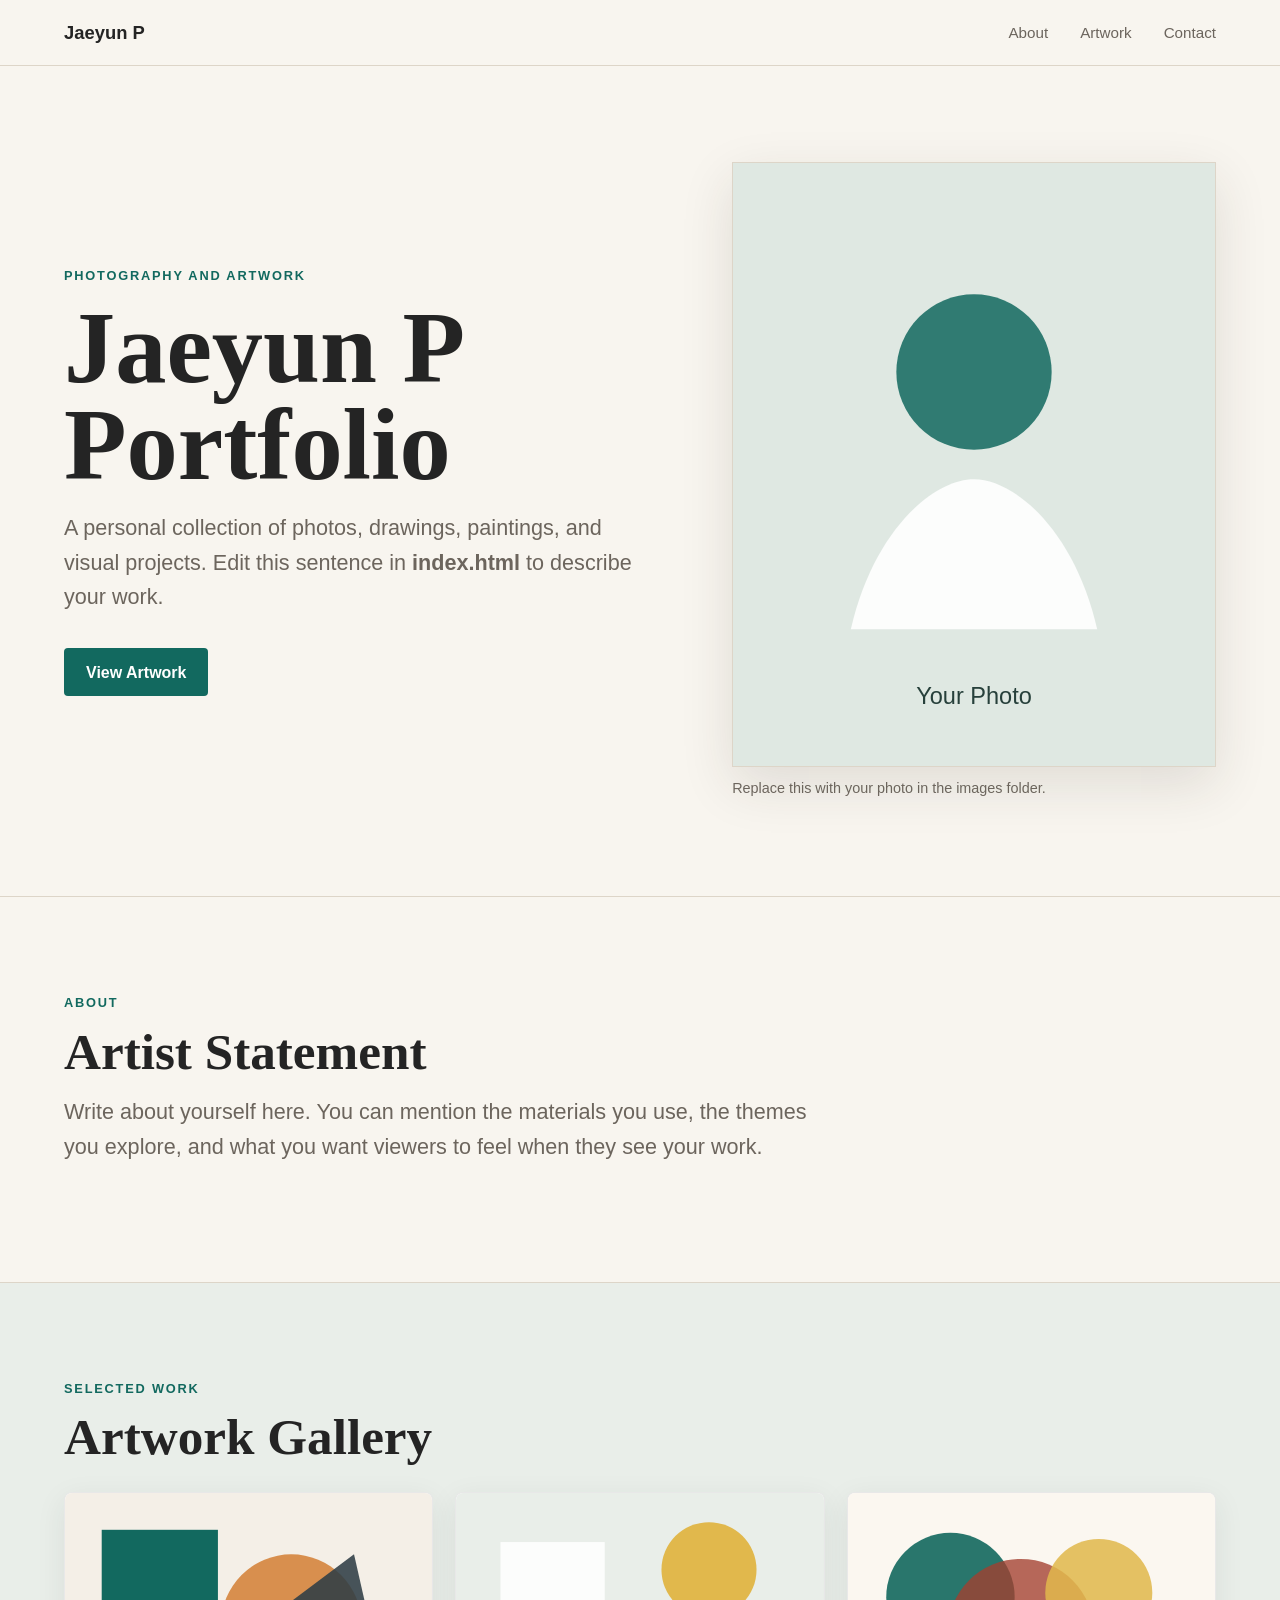
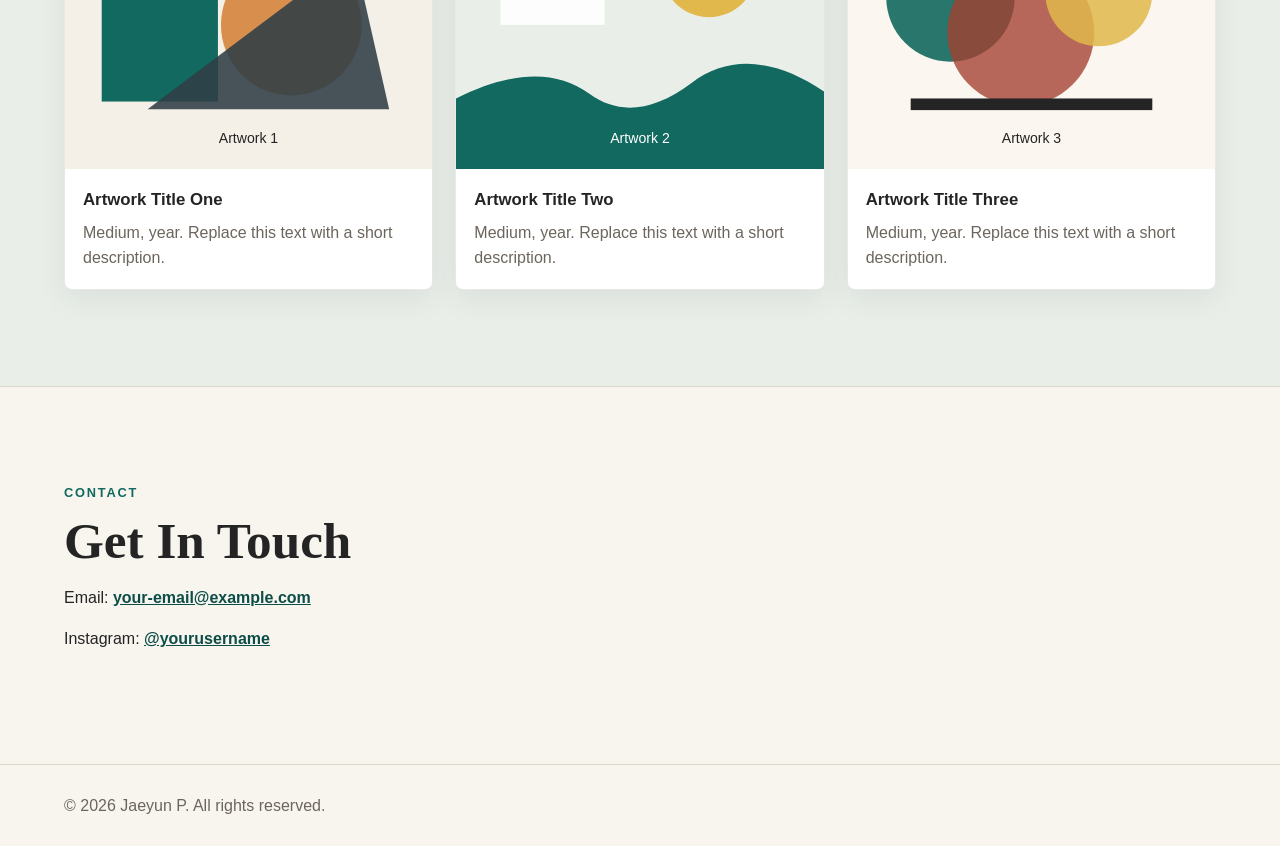
==== index.html @ 16c1e917 "first edit Signed-off-by: JaeyunPark1223 <jaeyunpark28@gmail.com>" ====
<!doctype html>
<html lang="en">
  <head>
    <meta charset="utf-8">
    <meta name="viewport" content="width=device-width, initial-scale=1">
    <title>Jaeyun P Portfolio</title>
    <link rel="stylesheet" href="style.css">
  </head>
  <body>
    <header class="site-header">
      <a class="brand" href="#top">Jaeyun P</a>
      <nav class="nav" aria-label="Main navigation">
        <a href="#about">About</a>
        <a href="#gallery">Artwork</a>
        <a href="#contact">Contact</a>
      </nav>
    </header>

    <main id="top">
      <section class="hero">
        <div class="hero-text">
          <p class="eyebrow">Photography and Artwork</p>
          <h1>Jaeyun P Portfolio</h1>
          <p class="intro">
            A personal collection of photos, drawings, paintings, and visual projects.
            Edit this sentence in <strong>index.html</strong> to describe your work.
          </p>
          <a class="button" href="#gallery">View Artwork</a>
        </div>

        <figure class="portrait">
          <img src="images/profile-placeholder.svg" alt="Portrait placeholder">
          <figcaption>Replace this with your photo in the images folder.</figcaption>
        </figure>
      </section>

      <section id="about" class="section">
        <div class="section-heading">
          <p class="eyebrow">About</p>
          <h2>Artist Statement</h2>
        </div>
        <p class="large-text">
          Write about yourself here. You can mention the materials you use, the
          themes you explore, and what you want viewers to feel when they see
          your work.
        </p>
      </section>

      <section id="gallery" class="section gallery-section">
        <div class="section-heading">
          <p class="eyebrow">Selected Work</p>
          <h2>Artwork Gallery</h2>
        </div>

        <div class="gallery">
          <article class="art-card">
            <img src="images/artwork-1-placeholder.svg" alt="Artwork placeholder">
            <div>
              <h3>Artwork Title One</h3>
              <p>Medium, year. Replace this text with a short description.</p>
            </div>
          </article>

          <article class="art-card">
            <img src="images/artwork-2-placeholder.svg" alt="Artwork placeholder">
            <div>
              <h3>Artwork Title Two</h3>
              <p>Medium, year. Replace this text with a short description.</p>
            </div>
          </article>

          <article class="art-card">
            <img src="images/artwork-3-placeholder.svg" alt="Artwork placeholder">
            <div>
              <h3>Artwork Title Three</h3>
              <p>Medium, year. Replace this text with a short description.</p>
            </div>
          </article>
        </div>
      </section>

      <section id="contact" class="section contact">
        <div class="section-heading">
          <p class="eyebrow">Contact</p>
          <h2>Get In Touch</h2>
        </div>
        <p>
          Email:
          <a href="mailto:your-email@example.com">your-email@example.com</a>
        </p>
        <p>
          Instagram:
          <a href="https://www.instagram.com/" target="_blank" rel="noreferrer">@yourusername</a>
        </p>
      </section>
    </main>

    <footer class="site-footer">
      <p>© 2026 Jaeyun P. All rights reserved.</p>
    </footer>
  </body>
</html>
---- style.css ----
:root {
  --background: #f8f5ef;
  --paper: #ffffff;
  --ink: #242424;
  --muted: #6c655d;
  --line: #ddd5c8;
  --accent: #12695f;
  --accent-dark: #0d4d47;
  --shadow: 0 18px 50px rgba(53, 44, 34, 0.12);
}

* {
  box-sizing: border-box;
}

html {
  scroll-behavior: smooth;
}

body {
  margin: 0;
  background: var(--background);
  color: var(--ink);
  font-family: Arial, Helvetica, sans-serif;
  line-height: 1.6;
}

img {
  display: block;
  max-width: 100%;
}

a {
  color: inherit;
}

.site-header {
  position: sticky;
  top: 0;
  z-index: 10;
  display: flex;
  align-items: center;
  justify-content: space-between;
  gap: 20px;
  padding: 18px clamp(20px, 5vw, 64px);
  background: rgba(248, 245, 239, 0.92);
  border-bottom: 1px solid var(--line);
  backdrop-filter: blur(12px);
}

.brand {
  font-size: 1.15rem;
  font-weight: 700;
  text-decoration: none;
}

.nav {
  display: flex;
  gap: clamp(14px, 3vw, 32px);
  color: var(--muted);
  font-size: 0.95rem;
}

.nav a {
  text-decoration: none;
}

.nav a:hover {
  color: var(--accent);
}

.hero {
  display: grid;
  grid-template-columns: minmax(0, 1.1fr) minmax(280px, 0.9fr);
  gap: clamp(28px, 6vw, 80px);
  align-items: center;
  min-height: calc(100vh - 74px);
  padding: clamp(40px, 8vw, 96px) clamp(20px, 5vw, 64px);
}

.hero-text {
  max-width: 720px;
}

.eyebrow {
  margin: 0 0 12px;
  color: var(--accent);
  font-size: 0.8rem;
  font-weight: 700;
  letter-spacing: 0.14em;
  text-transform: uppercase;
}

h1,
h2,
h3,
p {
  margin-top: 0;
}

h1 {
  margin-bottom: 18px;
  font-family: Georgia, "Times New Roman", serif;
  font-size: clamp(3rem, 8vw, 7rem);
  line-height: 0.95;
  letter-spacing: 0;
}

h2 {
  margin-bottom: 18px;
  font-family: Georgia, "Times New Roman", serif;
  font-size: clamp(2rem, 4vw, 4rem);
  line-height: 1;
}

h3 {
  margin-bottom: 6px;
  font-size: 1.05rem;
}

.intro,
.large-text {
  color: var(--muted);
  font-size: clamp(1.08rem, 2vw, 1.35rem);
  max-width: 760px;
}

.button {
  display: inline-flex;
  align-items: center;
  justify-content: center;
  min-height: 48px;
  margin-top: 12px;
  padding: 0 22px;
  background: var(--accent);
  color: #fff;
  border-radius: 4px;
  font-weight: 700;
  text-decoration: none;
}

.button:hover {
  background: var(--accent-dark);
}

.portrait {
  margin: 0;
}

.portrait img {
  width: 100%;
  aspect-ratio: 4 / 5;
  border: 1px solid var(--line);
  object-fit: cover;
  box-shadow: var(--shadow);
}

.portrait figcaption {
  margin-top: 10px;
  color: var(--muted);
  font-size: 0.9rem;
}

.section {
  padding: clamp(48px, 8vw, 96px) clamp(20px, 5vw, 64px);
  border-top: 1px solid var(--line);
}

.section-heading {
  max-width: 760px;
}

.gallery-section {
  background: #e9eee9;
}

.gallery {
  display: grid;
  grid-template-columns: repeat(3, minmax(0, 1fr));
  gap: 22px;
  margin-top: 30px;
}

.art-card {
  overflow: hidden;
  background: var(--paper);
  border: 1px solid rgba(36, 36, 36, 0.1);
  border-radius: 8px;
  box-shadow: 0 8px 30px rgba(33, 54, 47, 0.08);
}

.art-card img {
  width: 100%;
  aspect-ratio: 4 / 3;
  object-fit: cover;
}

.art-card div {
  padding: 18px;
}

.art-card p {
  margin-bottom: 0;
  color: var(--muted);
}

.contact a {
  color: var(--accent-dark);
  font-weight: 700;
}

.site-footer {
  padding: 28px clamp(20px, 5vw, 64px);
  color: var(--muted);
  border-top: 1px solid var(--line);
}

.site-footer p {
  margin: 0;
}

@media (max-width: 760px) {
  .site-header {
    align-items: flex-start;
    flex-direction: column;
  }

  .hero {
    grid-template-columns: 1fr;
    min-height: auto;
  }

  .gallery {
    grid-template-columns: 1fr;
  }
}
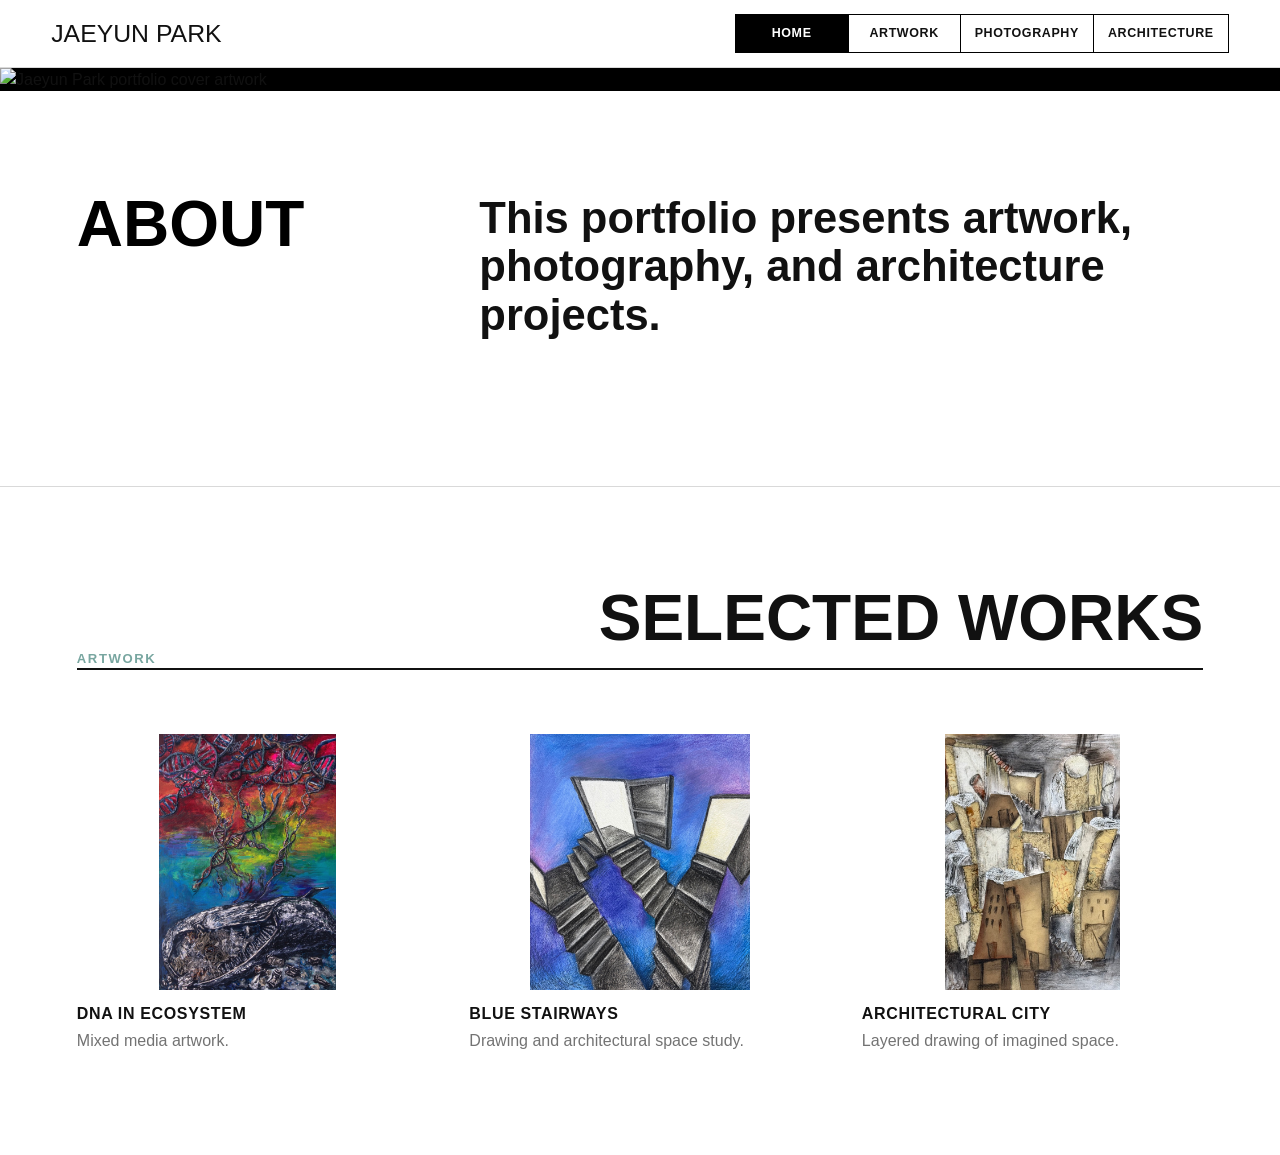
==== commit a5356546: "Build portfolio website" ====
--- a/index.html
+++ b/index.html
@@ -3,100 +3,67 @@
   <head>
     <meta charset="utf-8">
     <meta name="viewport" content="width=device-width, initial-scale=1">
-    <title>Jaeyun P Portfolio</title>
+    <title>Jaeyun Park Portfolio</title>
     <link rel="stylesheet" href="style.css">
   </head>
   <body>
     <header class="site-header">
-      <a class="brand" href="#top">Jaeyun P</a>
-      <nav class="nav" aria-label="Main navigation">
-        <a href="#about">About</a>
-        <a href="#gallery">Artwork</a>
-        <a href="#contact">Contact</a>
+      <a class="brand" href="index.html" aria-label="Go to home">JAEYUN PARK</a>
+      <nav class="tabs" aria-label="Portfolio sections">
+        <a class="active" href="index.html">Home</a>
+        <a href="artwork.html">Artwork</a>
+        <a href="photography.html">Photography</a>
+        <a href="architecture.html">Architecture</a>
       </nav>
     </header>
 
-    <main id="top">
-      <section class="hero">
-        <div class="hero-text">
-          <p class="eyebrow">Photography and Artwork</p>
-          <h1>Jaeyun P Portfolio</h1>
-          <p class="intro">
-            A personal collection of photos, drawings, paintings, and visual projects.
-            Edit this sentence in <strong>index.html</strong> to describe your work.
-          </p>
-          <a class="button" href="#gallery">View Artwork</a>
+    <main>
+      <section id="home" class="home-panel" aria-label="Home">
+        <div class="cover-wrap">
+          <img src="images/design/first-page.png" alt="Jaeyun Park portfolio cover artwork">
+          <a class="cover-button" href="artwork.html">View Artwork</a>
         </div>
 
-        <figure class="portrait">
-          <img src="images/profile-placeholder.svg" alt="Portrait placeholder">
-          <figcaption>Replace this with your photo in the images folder.</figcaption>
-        </figure>
+        <section class="about-panel" aria-label="About Jaeyun Park">
+          <p class="kicker about-kicker">About</p>
+          <p class="about-text">
+            This portfolio presents artwork, photography, and architecture projects.
+          </p>
+        </section>
       </section>
 
-      <section id="about" class="section">
-        <div class="section-heading">
-          <p class="eyebrow">About</p>
-          <h2>Artist Statement</h2>
-        </div>
-        <p class="large-text">
-          Write about yourself here. You can mention the materials you use, the
-          themes you explore, and what you want viewers to feel when they see
-          your work.
-        </p>
-      </section>
-
-      <section id="gallery" class="section gallery-section">
-        <div class="section-heading">
-          <p class="eyebrow">Selected Work</p>
-          <h2>Artwork Gallery</h2>
+      <section class="work-section">
+        <div class="section-title">
+          <p class="kicker">Artwork</p>
+          <h2>Selected Works</h2>
         </div>
 
-        <div class="gallery">
-          <article class="art-card">
-            <img src="images/artwork-1-placeholder.svg" alt="Artwork placeholder">
-            <div>
-              <h3>Artwork Title One</h3>
-              <p>Medium, year. Replace this text with a short description.</p>
+        <div class="grid">
+          <article class="work-item">
+            <img src="images/artworks/dna-in-ecosystem.jpg" alt="DNA in Ecosystem artwork">
+            <div class="work-caption">
+              <h3>DNA in Ecosystem</h3>
+              <p>Mixed media artwork.</p>
             </div>
           </article>
 
-          <article class="art-card">
-            <img src="images/artwork-2-placeholder.svg" alt="Artwork placeholder">
-            <div>
-              <h3>Artwork Title Two</h3>
-              <p>Medium, year. Replace this text with a short description.</p>
+          <article class="work-item">
+            <img src="images/artworks/blue-stairways.jpg" alt="Blue stairways drawing">
+            <div class="work-caption">
+              <h3>Blue Stairways</h3>
+              <p>Drawing and architectural space study.</p>
             </div>
           </article>
 
-          <article class="art-card">
-            <img src="images/artwork-3-placeholder.svg" alt="Artwork placeholder">
-            <div>
-              <h3>Artwork Title Three</h3>
-              <p>Medium, year. Replace this text with a short description.</p>
+          <article class="work-item">
+            <img src="images/artworks/architectural-city.jpg" alt="Architectural city drawing">
+            <div class="work-caption">
+              <h3>Architectural City</h3>
+              <p>Layered drawing of imagined space.</p>
             </div>
           </article>
         </div>
       </section>
-
-      <section id="contact" class="section contact">
-        <div class="section-heading">
-          <p class="eyebrow">Contact</p>
-          <h2>Get In Touch</h2>
-        </div>
-        <p>
-          Email:
-          <a href="mailto:your-email@example.com">your-email@example.com</a>
-        </p>
-        <p>
-          Instagram:
-          <a href="https://www.instagram.com/" target="_blank" rel="noreferrer">@yourusername</a>
-        </p>
-      </section>
     </main>
-
-    <footer class="site-footer">
-      <p>© 2026 Jaeyun P. All rights reserved.</p>
-    </footer>
   </body>
 </html>
--- a/style.css
+++ b/style.css
@@ -1,12 +1,10 @@
 :root {
-  --background: #f8f5ef;
-  --paper: #ffffff;
-  --ink: #242424;
-  --muted: #6c655d;
-  --line: #ddd5c8;
-  --accent: #12695f;
-  --accent-dark: #0d4d47;
-  --shadow: 0 18px 50px rgba(53, 44, 34, 0.12);
+  --black: #000000;
+  --white: #ffffff;
+  --ink: #111111;
+  --muted: #737373;
+  --line: #d9d9d9;
+  --point: #78a6a0;
 }
 
 * {
@@ -19,10 +17,10 @@
 
 body {
   margin: 0;
-  background: var(--background);
+  background: var(--white);
   color: var(--ink);
-  font-family: Arial, Helvetica, sans-serif;
-  line-height: 1.6;
+  font-family: "Helvetica Neue", Helvetica, Arial, sans-serif;
+  line-height: 1.45;
 }
 
 img {
@@ -37,58 +35,125 @@
 .site-header {
   position: sticky;
   top: 0;
-  z-index: 10;
+  z-index: 20;
   display: flex;
   align-items: center;
   justify-content: space-between;
-  gap: 20px;
-  padding: 18px clamp(20px, 5vw, 64px);
-  background: rgba(248, 245, 239, 0.92);
+  gap: 24px;
+  min-height: 68px;
+  padding: 14px clamp(18px, 4vw, 56px);
+  background: rgba(255, 255, 255, 0.94);
   border-bottom: 1px solid var(--line);
-  backdrop-filter: blur(12px);
 }
 
 .brand {
-  font-size: 1.15rem;
-  font-weight: 700;
+  font-family: Impact, "Arial Black", "Helvetica Neue", Helvetica, Arial, sans-serif;
+  font-size: clamp(1.1rem, 2vw, 1.55rem);
+  letter-spacing: 0;
   text-decoration: none;
 }
 
-.nav {
+.tabs {
   display: flex;
-  gap: clamp(14px, 3vw, 32px);
-  color: var(--muted);
-  font-size: 0.95rem;
-}
-
-.nav a {
+  align-items: center;
+  gap: 0;
+  border: 1px solid var(--black);
+}
+
+.tabs a {
+  min-width: 112px;
+  padding: 9px 14px;
+  border-left: 1px solid var(--black);
+  font-size: 0.78rem;
+  font-weight: 800;
+  letter-spacing: 0.05em;
+  text-align: center;
   text-decoration: none;
-}
-
-.nav a:hover {
-  color: var(--accent);
-}
-
-.hero {
+  text-transform: uppercase;
+}
+
+.tabs a:first-child {
+  border-left: 0;
+}
+
+.tabs a:hover,
+.tabs a.active {
+  background: var(--black);
+  color: var(--white);
+}
+
+.home-panel {
+  background: var(--white);
+}
+
+.cover-wrap {
+  position: relative;
+  background: var(--black);
+}
+
+.cover-wrap img {
+  width: 100%;
+  height: auto;
+  object-fit: contain;
+}
+
+.cover-button {
+  position: absolute;
+  right: clamp(26px, 6vw, 118px);
+  bottom: clamp(30px, 7vw, 112px);
+  display: inline-flex;
+  align-items: center;
+  justify-content: center;
+  min-width: 174px;
+  min-height: 48px;
+  padding: 0 22px;
+  background: var(--white);
+  border: 2px solid var(--white);
+  color: var(--black);
+  font-size: 0.82rem;
+  font-weight: 900;
+  letter-spacing: 0.08em;
+  text-decoration: none;
+  text-transform: uppercase;
+}
+
+.cover-button:hover {
+  background: var(--point);
+  border-color: var(--point);
+}
+
+.about-panel,
+.work-section {
+  padding: clamp(56px, 8vw, 112px) clamp(20px, 6vw, 84px);
+}
+
+.page-shell {
+  min-height: calc(100vh - 68px);
+}
+
+.about-panel {
   display: grid;
-  grid-template-columns: minmax(0, 1.1fr) minmax(280px, 0.9fr);
-  gap: clamp(28px, 6vw, 80px);
-  align-items: center;
-  min-height: calc(100vh - 74px);
-  padding: clamp(40px, 8vw, 96px) clamp(20px, 5vw, 64px);
-}
-
-.hero-text {
-  max-width: 720px;
-}
-
-.eyebrow {
-  margin: 0 0 12px;
-  color: var(--accent);
-  font-size: 0.8rem;
-  font-weight: 700;
-  letter-spacing: 0.14em;
-  text-transform: uppercase;
+  grid-template-columns: minmax(180px, 0.45fr) minmax(0, 1fr);
+  gap: clamp(28px, 6vw, 92px);
+  border-bottom: 1px solid var(--line);
+}
+
+.kicker {
+  margin: 0;
+  color: var(--point);
+  font-size: 0.82rem;
+  font-weight: 900;
+  letter-spacing: 0.12em;
+  text-transform: uppercase;
+}
+
+.about-kicker {
+  color: var(--black);
+  font-size: clamp(2rem, 5vw, 4.8rem);
+  font-family: Impact, "Arial Black", "Helvetica Neue", Helvetica, Arial, sans-serif;
+  font-weight: 900;
+  letter-spacing: 0;
+  line-height: 0.95;
 }
 
 h1,
@@ -98,139 +163,366 @@
   margin-top: 0;
 }
 
+h1,
+h2 {
+  margin-bottom: 20px;
+  font-family: Impact, "Arial Black", "Helvetica Neue", Helvetica, Arial, sans-serif;
+  font-weight: 900;
+  letter-spacing: 0;
+  line-height: 0.92;
+  text-transform: uppercase;
+}
+
 h1 {
-  margin-bottom: 18px;
-  font-family: Georgia, "Times New Roman", serif;
-  font-size: clamp(3rem, 8vw, 7rem);
-  line-height: 0.95;
-  letter-spacing: 0;
+  font-size: clamp(2rem, 5vw, 4.8rem);
 }
 
 h2 {
-  margin-bottom: 18px;
-  font-family: Georgia, "Times New Roman", serif;
-  font-size: clamp(2rem, 4vw, 4rem);
-  line-height: 1;
+  font-size: clamp(2rem, 5vw, 4.8rem);
 }
 
 h3 {
-  margin-bottom: 6px;
-  font-size: 1.05rem;
-}
-
-.intro,
-.large-text {
+  margin-bottom: 4px;
+  font-size: 1rem;
+  font-weight: 900;
+  letter-spacing: 0.04em;
+  text-transform: uppercase;
+}
+
+.about-text,
+.placeholder-text {
+  max-width: 820px;
   color: var(--muted);
-  font-size: clamp(1.08rem, 2vw, 1.35rem);
-  max-width: 760px;
-}
-
-.button {
-  display: inline-flex;
-  align-items: center;
-  justify-content: center;
-  min-height: 48px;
-  margin-top: 12px;
-  padding: 0 22px;
-  background: var(--accent);
-  color: #fff;
-  border-radius: 4px;
-  font-weight: 700;
-  text-decoration: none;
-}
-
-.button:hover {
-  background: var(--accent-dark);
-}
-
-.portrait {
-  margin: 0;
-}
-
-.portrait img {
-  width: 100%;
-  aspect-ratio: 4 / 5;
-  border: 1px solid var(--line);
-  object-fit: cover;
-  box-shadow: var(--shadow);
-}
-
-.portrait figcaption {
-  margin-top: 10px;
-  color: var(--muted);
-  font-size: 0.9rem;
-}
-
-.section {
-  padding: clamp(48px, 8vw, 96px) clamp(20px, 5vw, 64px);
-  border-top: 1px solid var(--line);
-}
-
-.section-heading {
-  max-width: 760px;
-}
-
-.gallery-section {
-  background: #e9eee9;
-}
-
-.gallery {
+  font-size: clamp(1.05rem, 2vw, 1.35rem);
+}
+
+.about-text {
+  max-width: 980px;
+  color: var(--ink);
+  font-size: clamp(1.6rem, 3.4vw, 3.2rem);
+  font-weight: 800;
+  line-height: 1.12;
+}
+
+.section-title {
+  display: flex;
+  align-items: flex-end;
+  justify-content: space-between;
+  gap: 24px;
+  margin-bottom: clamp(28px, 5vw, 64px);
+  border-bottom: 2px solid currentColor;
+}
+
+.grid {
   display: grid;
   grid-template-columns: repeat(3, minmax(0, 1fr));
-  gap: 22px;
-  margin-top: 30px;
-}
-
-.art-card {
-  overflow: hidden;
-  background: var(--paper);
-  border: 1px solid rgba(36, 36, 36, 0.1);
-  border-radius: 8px;
-  box-shadow: 0 8px 30px rgba(33, 54, 47, 0.08);
-}
-
-.art-card img {
+  gap: clamp(28px, 4vw, 56px);
+}
+
+.portfolio-grid {
+  display: block;
+  column-count: 3;
+  column-gap: clamp(28px, 4vw, 56px);
+}
+
+.work-item {
+  margin: 0;
+  background: var(--white);
+}
+
+.portfolio-grid .work-item {
+  display: inline-block;
+  width: 100%;
+  margin-bottom: clamp(28px, 4vw, 56px);
+  break-inside: avoid;
+}
+
+.work-item img {
   width: 100%;
   aspect-ratio: 4 / 3;
-  object-fit: cover;
-}
-
-.art-card div {
-  padding: 18px;
-}
-
-.art-card p {
+  background: var(--white);
+  object-fit: contain;
+}
+
+.portfolio-grid .work-item img {
+  aspect-ratio: auto;
+}
+
+.work-caption {
+  padding-top: 12px;
+}
+
+.work-caption p {
   margin-bottom: 0;
   color: var(--muted);
 }
 
-.contact a {
-  color: var(--accent-dark);
-  font-weight: 700;
-}
-
-.site-footer {
-  padding: 28px clamp(20px, 5vw, 64px);
+.light-section {
+  background: #f7f7f7;
+  min-height: calc(100vh - 68px);
+}
+
+.dark-section {
+  background: var(--black);
+  color: var(--white);
+  min-height: calc(100vh - 68px);
+}
+
+.dark-section .placeholder-text {
+  color: #c9c9c9;
+}
+
+.photography-page {
+  background: var(--white);
+}
+
+.photo-intro {
+  padding-bottom: clamp(24px, 4vw, 48px);
+}
+
+.category-nav {
+  display: flex;
+  flex-wrap: wrap;
+  gap: 0;
+  border: 1px solid var(--black);
+  width: fit-content;
+}
+
+.category-nav a {
+  min-width: 150px;
+  padding: 10px 16px;
+  border-left: 1px solid var(--black);
+  font-size: 0.78rem;
+  font-weight: 900;
+  letter-spacing: 0.08em;
+  text-align: center;
+  text-decoration: none;
+  text-transform: uppercase;
+}
+
+.category-nav a:first-child {
+  border-left: 0;
+}
+
+.category-nav a:hover {
+  background: var(--black);
+  color: var(--white);
+}
+
+.photo-section {
+  padding: clamp(44px, 7vw, 92px) clamp(20px, 6vw, 84px);
+  border-top: 1px solid var(--line);
+}
+
+.photo-heading {
+  display: grid;
+  grid-template-columns: minmax(180px, 0.32fr) minmax(0, 0.68fr);
+  align-items: end;
+  gap: clamp(16px, 3vw, 40px);
+  margin-bottom: clamp(28px, 5vw, 64px);
+}
+
+.photo-heading h2 {
+  margin-bottom: 0;
+  font-size: clamp(1.6rem, 3.6vw, 3.4rem);
+}
+
+.photo-heading p:last-child {
+  max-width: 560px;
+  margin-bottom: 0;
   color: var(--muted);
-  border-top: 1px solid var(--line);
-}
-
-.site-footer p {
-  margin: 0;
-}
-
-@media (max-width: 760px) {
+  font-size: clamp(1rem, 1.6vw, 1.2rem);
+}
+
+.photo-masonry {
+  column-count: 3;
+  column-gap: clamp(20px, 3vw, 42px);
+}
+
+.photo-item {
+  display: inline-block;
+  width: 100%;
+  margin: 0 0 clamp(20px, 3vw, 42px);
+  break-inside: avoid;
+}
+
+.photo-item img {
+  width: 100%;
+  background: var(--white);
+}
+
+.architecture-page {
+  background: var(--white);
+}
+
+.architecture-project {
+  max-width: 980px;
+}
+
+.project-cover {
+  display: block;
+  color: inherit;
+  text-decoration: none;
+}
+
+.project-cover img {
+  width: 100%;
+  background: var(--white);
+}
+
+.project-cover:hover img {
+  filter: contrast(1.08);
+}
+
+.project-info {
+  display: grid;
+  grid-template-columns: minmax(160px, 0.35fr) minmax(0, 1fr);
+  gap: clamp(18px, 4vw, 48px);
+  padding-top: 18px;
+}
+
+.project-info h2 {
+  margin-bottom: 0;
+}
+
+.project-info p {
+  margin-bottom: 0;
+  color: var(--muted);
+  font-size: clamp(1.05rem, 2vw, 1.35rem);
+}
+
+.lightbox {
+  position: fixed;
+  inset: 0;
+  z-index: 50;
+  display: none;
+  overflow: auto;
+  padding: clamp(64px, 8vw, 96px) clamp(18px, 5vw, 72px);
+  background: rgba(0, 0, 0, 0.96);
+}
+
+.lightbox:target {
+  display: block;
+}
+
+.lightbox-close {
+  position: fixed;
+  top: 18px;
+  right: 18px;
+  z-index: 60;
+  padding: 10px 14px;
+  background: var(--white);
+  color: var(--black);
+  font-size: 0.78rem;
+  font-weight: 900;
+  letter-spacing: 0.08em;
+  text-decoration: none;
+  text-transform: uppercase;
+}
+
+.lightbox-inner {
+  display: block;
+  column-count: 2;
+  column-gap: clamp(18px, 3vw, 36px);
+  max-width: 1400px;
+  margin: 0 auto;
+}
+
+.lightbox-inner img {
+  width: 100%;
+  margin-bottom: clamp(18px, 3vw, 36px);
+  background: var(--black);
+  break-inside: avoid;
+  object-fit: contain;
+}
+
+.lightbox-count {
+  max-width: 1400px;
+  margin: 0 auto 18px;
+  color: var(--white);
+  font-size: 0.9rem;
+  font-weight: 900;
+  letter-spacing: 0.08em;
+  text-transform: uppercase;
+}
+
+@media (max-width: 900px) {
   .site-header {
+    align-items: stretch;
+    flex-direction: column;
+  }
+
+  .tabs {
+    display: grid;
+    grid-template-columns: repeat(2, minmax(0, 1fr));
+  }
+
+  .tabs a {
+    min-width: 0;
+  }
+
+  .tabs a:nth-child(3) {
+    border-left: 0;
+    border-top: 1px solid var(--black);
+  }
+
+  .tabs a:nth-child(4) {
+    border-top: 1px solid var(--black);
+  }
+
+  .cover-button {
+    right: 18px;
+    bottom: 18px;
+    min-width: 146px;
+    min-height: 42px;
+    font-size: 0.72rem;
+  }
+
+  .about-panel {
+    grid-template-columns: 1fr;
+  }
+
+  .section-title {
     align-items: flex-start;
     flex-direction: column;
   }
 
-  .hero {
+  .grid {
     grid-template-columns: 1fr;
-    min-height: auto;
-  }
-
-  .gallery {
+  }
+
+  .portfolio-grid {
+    column-count: 1;
+  }
+
+  .project-info {
     grid-template-columns: 1fr;
   }
-}
+
+  .lightbox-inner {
+    column-count: 1;
+  }
+
+  .category-nav {
+    display: grid;
+    grid-template-columns: 1fr;
+    width: 100%;
+  }
+
+  .category-nav a {
+    border-top: 1px solid var(--black);
+    border-left: 0;
+  }
+
+  .category-nav a:first-child {
+    border-top: 0;
+  }
+
+  .photo-heading {
+    grid-template-columns: 1fr;
+  }
+
+  .photo-masonry {
+    column-count: 1;
+  }
+}
